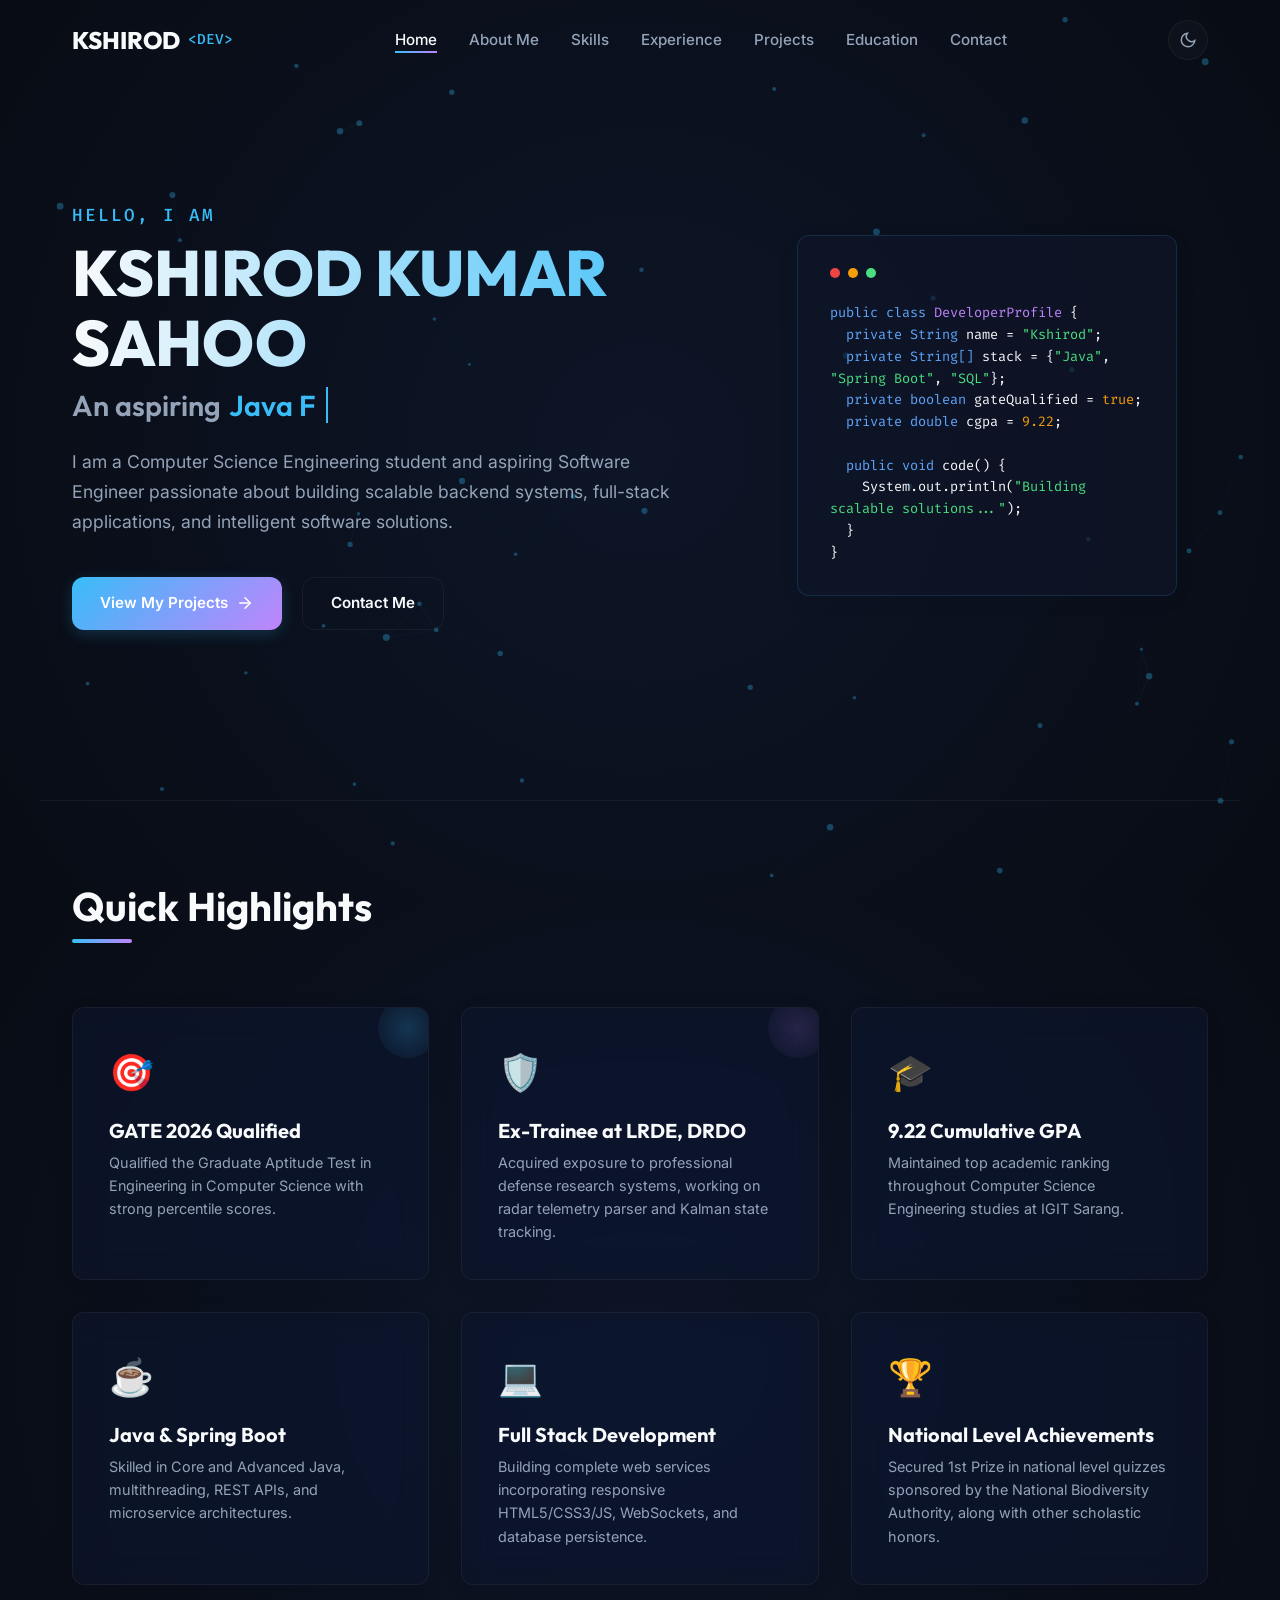
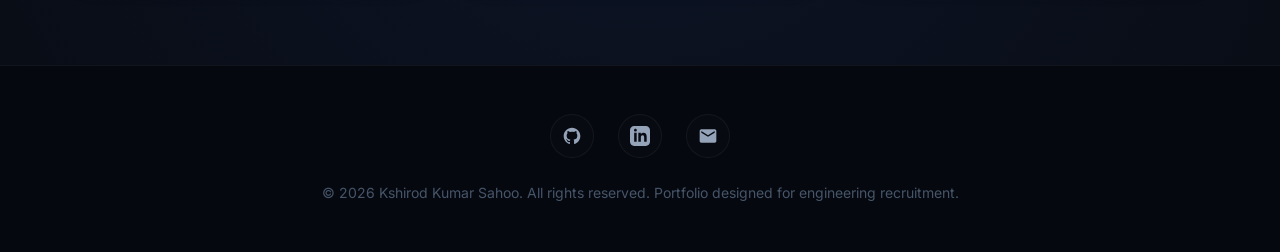
==== index.html @ 2296a01d "Initial commit" ====
<!DOCTYPE html>
<html lang="en">
<head>
    <meta charset="UTF-8">
    <meta name="viewport" content="width=device-width, initial-scale=1.0">
    <meta name="description" content="Kshirod Kumar Sahoo - Personal Portfolio. Software Engineer, Java Full Stack Developer, Spring Boot Developer, and Ex-Trainee at LRDE, DRDO.">
    <meta name="keywords" content="Kshirod Kumar Sahoo, Software Engineer, Java Full Stack, Spring Boot Developer, Portfolio, Backend Developer, Java Developer, DRDO LRDE, CSE Indira Gandhi Institute of Technology">
    
    <!-- Open Graph Metadata -->
    <meta property="og:title" content="Kshirod Kumar Sahoo | Software Engineer & Java Full Stack Developer">
    <meta property="og:description" content="Explore the portfolio of Kshirod Kumar Sahoo, Java Backend & Full Stack Specialist. GATE 2026 Qualified & Ex-Trainee at DRDO.">
    <meta property="og:type" content="website">
    
    <title>Kshirod Kumar Sahoo | Software Engineer & Java Full Stack Developer</title>
    
    <!-- CSS Links -->
    <link rel="stylesheet" href="css/style.css">
    <link rel="stylesheet" href="css/responsive.css">
    <link rel="stylesheet" href="css/animations.css">
</head>
<body>

    <!-- Scroll Progress Indicator -->
    <div id="scroll-progress" aria-hidden="true"></div>

    <!-- Background Interactivity Canvas -->
    <canvas id="bg-canvas"></canvas>

    <!-- Professional Loading screen -->
    <div id="loader" aria-live="polite">
        <div class="loader-content">
            <div class="terminal-header">
                <span>PORTFOLIO_SYSTEM_INIT</span>
                <span>v1.0.0</span>
            </div>
            <div class="terminal-body">
                <span class="terminal-cursor"></span>
            </div>
        </div>
    </div>

    <!-- Navigation Header -->
    <header class="site-header">
        <nav class="nav-container" aria-label="Main Navigation">
            <div class="logo">
                <a href="index.html" aria-label="Kshirod Kumar Sahoo Home">
                    <span>KSHIROD</span>
                    <span class="logo-tag">&lt;DEV&gt;</span>
                </a>
            </div>

            <!-- Accessibility-oriented Nav Elements -->
            <ul class="nav-links">
                <li><a href="index.html" class="active">Home</a></li>
                <li><a href="about.html">About Me</a></li>
                <li><a href="skills.html">Skills</a></li>
                <li><a href="experience.html">Experience</a></li>
                <li><a href="projects.html">Projects</a></li>
                <li><a href="education.html">Education</a></li>
                <li><a href="contact.html">Contact</a></li>
            </ul>

            <div class="nav-actions">
                <!-- Theme switcher -->
                <button id="theme-toggle" class="theme-toggle" aria-label="Toggle light and dark mode">
                    <svg class="moon-icon" viewBox="0 0 24 24" fill="none" stroke="currentColor">
                        <path d="M21 12.79A9 9 0 1 1 11.21 3 7 7 0 0 0 21 12.79z"></path>
                    </svg>
                    <svg class="sun-icon" viewBox="0 0 24 24" fill="none" stroke="currentColor">
                        <circle cx="12" cy="12" r="5"></circle>
                        <line x1="12" y1="1" x2="12" y2="3"></line>
                        <line x1="12" y1="21" x2="12" y2="23"></line>
                        <line x1="4.22" y1="4.22" x2="5.64" y2="5.64"></line>
                        <line x1="18.36" y1="18.36" x2="19.78" y2="19.78"></line>
                        <line x1="1" y1="12" x2="3" y2="12"></line>
                        <line x1="21" y1="12" x2="23" y2="12"></line>
                        <line x1="4.22" y1="19.78" x2="5.64" y2="18.36"></line>
                        <line x1="18.36" y1="5.64" x2="19.78" y2="4.22"></line>
                    </svg>
                </button>

                <!-- Mobile menu burger -->
                <button class="mobile-nav-toggle" aria-expanded="false" aria-label="Toggle navigation menu">
                    <span></span>
                    <span></span>
                    <span></span>
                </button>
            </div>
        </nav>
    </header>

    <!-- Main Content Area -->
    <main class="main-content">
        <!-- Hero Section -->
        <section class="section-container hero-section animate-slide-up" style="display: flex; min-height: calc(100vh - 180px); align-items: center; justify-content: center; padding-top: 2rem;">
            <div style="width: 100%;">
                <div style="display: grid; grid-template-columns: 1.2fr 0.8fr; gap: 2rem; align-items: center;">
                    <div>
                        <span class="logo-tag" style="font-size: 1.1rem; letter-spacing: 2px; text-transform: uppercase;">Hello, I am</span>
                        <h1 style="font-size: clamp(2.5rem, 6vw, 4rem); font-weight: 800; margin: 0.5rem 0; line-height: 1.1; background: linear-gradient(90deg, var(--text-primary), var(--primary-color)); -webkit-background-clip: text; -webkit-text-fill-color: transparent;">
                            KSHIROD KUMAR SAHOO
                        </h1>
                        <h2 style="font-size: clamp(1.3rem, 3vw, 1.8rem); font-weight: 600; color: var(--text-secondary); margin-bottom: 1.5rem; display: flex; align-items: center; gap: 0.5rem;">
                            An aspiring <span id="role-rotator" data-roles='["Java Full Stack Developer", "Software Engineer", "Backend Developer", "Spring Boot Developer", "Problem Solver"]' style="color: var(--primary-color);">Java Full Stack Developer</span><span class="typing-cursor"></span>
                        </h2>
                        <p style="font-size: clamp(1rem, 2vw, 1.1rem); color: var(--text-secondary); max-width: 600px; margin-bottom: 2.5rem; line-height: 1.7;">
                            I am a Computer Science Engineering student and aspiring Software Engineer passionate about building scalable backend systems, full-stack applications, and intelligent software solutions.
                        </p>
                        
                        <div class="btn-container">
                            <a href="projects.html" class="btn btn-primary" aria-label="View Projects">
                                View My Projects
                                <svg width="18" height="18" viewBox="0 0 24 24" fill="none" stroke="currentColor" stroke-width="2" stroke-linecap="round" stroke-linejoin="round"><line x1="5" y1="12" x2="19" y2="12"></line><polyline points="12 5 19 12 12 19"></polyline></svg>
                            </a>
                            <a href="contact.html" class="btn btn-secondary" aria-label="Contact Me">Contact Me</a>
                        </div>
                    </div>

                    <!-- Side graphic area -->
                    <div style="display: flex; justify-content: center; position: relative;">
                        <!-- Glassmorphic Tech Box -->
                        <div class="glass-card glow-pulse" style="width: 100%; max-width: 380px; padding: 2rem; font-family: 'Fira Code', monospace; font-size: 0.85rem; border-color: rgba(56,189,248,0.15);">
                            <div style="display: flex; gap: 0.5rem; margin-bottom: 1.5rem;">
                                <span style="display: inline-block; width: 10px; height: 10px; border-radius: 50%; background-color: var(--accent-red);"></span>
                                <span style="display: inline-block; width: 10px; height: 10px; border-radius: 50%; background-color: #f59e0b;"></span>
                                <span style="display: inline-block; width: 10px; height: 10px; border-radius: 50%; background-color: var(--accent-green);"></span>
                            </div>
                            <span style="color: #60a5fa;">public class</span> <span style="color: var(--accent-color);">DeveloperProfile</span> {<br>
                            &nbsp;&nbsp;<span style="color: #60a5fa;">private String</span> name = <span style="color: var(--accent-green);">"Kshirod"</span>;<br>
                            &nbsp;&nbsp;<span style="color: #60a5fa;">private String[]</span> stack = {<span style="color: var(--accent-green);">"Java"</span>, <span style="color: var(--accent-green);">"Spring Boot"</span>, <span style="color: var(--accent-green);">"SQL"</span>};<br>
                            &nbsp;&nbsp;<span style="color: #60a5fa;">private boolean</span> gateQualified = <span style="color: #f59e0b;">true</span>;<br>
                            &nbsp;&nbsp;<span style="color: #60a5fa;">private double</span> cgpa = <span style="color: #f59e0b;">9.22</span>;<br>
                            <br>
                            &nbsp;&nbsp;<span style="color: #60a5fa;">public void</span> code() {<br>
                            &nbsp;&nbsp;&nbsp;&nbsp;System.out.println(<span style="color: var(--accent-green);">"Building scalable solutions..."</span>);<br>
                            &nbsp;&nbsp;}<br>
                            }
                        </div>
                    </div>
                </div>
            </div>
        </section>

        <!-- Quick Highlights Section -->
        <section class="section-container fade-in-section" style="border-top: 1px solid var(--card-border);">
            <h2 class="section-title">Quick Highlights</h2>
            <div class="grid-container">
                <!-- GATE 2026 Card -->
                <div class="glass-card" style="position: relative; overflow: hidden;">
                    <div style="position: absolute; top: -10px; right: -10px; width: 60px; height: 60px; background: radial-gradient(var(--primary-glow), transparent); border-radius: 50%;"></div>
                    <div style="font-size: 2.25rem; margin-bottom: 1rem;">🎯</div>
                    <h3 style="font-size: 1.25rem; margin-bottom: 0.5rem;">GATE 2026 Qualified</h3>
                    <p style="color: var(--text-secondary); font-size: 0.9rem;">Qualified the Graduate Aptitude Test in Engineering in Computer Science with strong percentile scores.</p>
                </div>
                <!-- DRDO Card -->
                <div class="glass-card" style="position: relative; overflow: hidden;">
                    <div style="position: absolute; top: -10px; right: -10px; width: 60px; height: 60px; background: radial-gradient(var(--accent-glow), transparent); border-radius: 50%;"></div>
                    <div style="font-size: 2.25rem; margin-bottom: 1rem;">🛡️</div>
                    <h3 style="font-size: 1.25rem; margin-bottom: 0.5rem;">Ex-Trainee at LRDE, DRDO</h3>
                    <p style="color: var(--text-secondary); font-size: 0.9rem;">Acquired exposure to professional defense research systems, working on radar telemetry parser and Kalman state tracking.</p>
                </div>
                <!-- CGPA Card -->
                <div class="glass-card" style="position: relative; overflow: hidden;">
                    <div style="font-size: 2.25rem; margin-bottom: 1rem;">🎓</div>
                    <h3 style="font-size: 1.25rem; margin-bottom: 0.5rem;">9.22 Cumulative GPA</h3>
                    <p style="color: var(--text-secondary); font-size: 0.9rem;">Maintained top academic ranking throughout Computer Science Engineering studies at IGIT Sarang.</p>
                </div>
                <!-- Java Card -->
                <div class="glass-card" style="position: relative; overflow: hidden;">
                    <div style="font-size: 2.25rem; margin-bottom: 1rem;">☕</div>
                    <h3 style="font-size: 1.25rem; margin-bottom: 0.5rem;">Java & Spring Boot</h3>
                    <p style="color: var(--text-secondary); font-size: 0.9rem;">Skilled in Core and Advanced Java, multithreading, REST APIs, and microservice architectures.</p>
                </div>
                <!-- Full Stack Card -->
                <div class="glass-card" style="position: relative; overflow: hidden;">
                    <div style="font-size: 2.25rem; margin-bottom: 1rem;">💻</div>
                    <h3 style="font-size: 1.25rem; margin-bottom: 0.5rem;">Full Stack Development</h3>
                    <p style="color: var(--text-secondary); font-size: 0.9rem;">Building complete web services incorporating responsive HTML5/CSS3/JS, WebSockets, and database persistence.</p>
                </div>
                <!-- Quiz card -->
                <div class="glass-card" style="position: relative; overflow: hidden;">
                    <div style="font-size: 2.25rem; margin-bottom: 1rem;">🏆</div>
                    <h3 style="font-size: 1.25rem; margin-bottom: 0.5rem;">National Level Achievements</h3>
                    <p style="color: var(--text-secondary); font-size: 0.9rem;">Secured 1st Prize in national level quizzes sponsored by the National Biodiversity Authority, along with other scholastic honors.</p>
                </div>
            </div>
        </section>
    </main>

    <!-- Footer -->
    <footer class="site-footer">
        <div class="footer-container">
            <div class="footer-socials">
                <a href="https://github.com/devkkx" target="_blank" rel="noopener noreferrer" aria-label="GitHub Profile">
                    <svg viewBox="0 0 24 24"><path d="M12 2C6.477 2 2 6.477 2 12c0 4.42 2.865 8.166 6.839 9.489.5.092.682-.217.682-.482 0-.237-.008-.866-.013-1.7-2.782.603-3.369-1.34-3.369-1.34-.454-1.156-1.11-1.462-1.11-1.462-.908-.62.069-.608.069-.608 1.003.07 1.531 1.03 1.531 1.03.892 1.529 2.341 1.087 2.91.831.092-.646.35-1.086.636-1.336-2.22-.253-4.555-1.11-4.555-4.943 0-1.091.39-1.984 1.029-2.683-.103-.253-.446-1.27.098-2.647 0 0 .84-.269 2.75 1.025A9.564 9.564 0 0112 6.844c.85.004 1.705.115 2.504.337 1.909-1.294 2.747-1.025 2.747-1.025.546 1.377.203 2.394.1 2.647.64.699 1.028 1.592 1.028 2.683 0 3.842-2.339 4.687-4.566 4.935.359.309.678.919.678 1.852 0 1.336-.012 2.415-.012 2.743 0 .267.18.579.688.481C19.138 20.161 22 16.416 22 12c0-5.523-4.477-10-10-10z"/></svg>
                </a>
                <a href="https://www.linkedin.com/in/kshirod-kumar-sahoo-2a0530296/" target="_blank" rel="noopener noreferrer" aria-label="LinkedIn Profile">
                    <svg viewBox="0 0 24 24"><path d="M19 0h-14c-2.761 0-5 2.239-5 5v14c0 2.761 2.239 5 5 5h14c2.762 0 5-2.239 5-5v-14c0-2.761-2.238-5-5-5zm-11 19h-3v-11h3v11zm-1.5-12.268c-.966 0-1.75-.779-1.75-1.75s.784-1.75 1.75-1.75 1.75.779 1.75 1.75-.784 1.75-1.75 1.75zm13.5 12.268h-3v-5.604c0-3.368-4-3.113-4 0v5.604h-3v-11h3v1.765c1.396-2.586 7-2.777 7 2.476v6.759z"/></svg>
                </a>
                <a href="mailto:kshirodsahoo2003@gmail.com" aria-label="Send Email">
                    <svg viewBox="0 0 24 24"><path d="M20 4H4c-1.1 0-1.99.9-1.99 2L2 18c0 1.1.9 2 2 2h16c1.1 0 2-.9 2-2V6c0-1.1-.9-2-2-2zm0 4l-8 5-8-5V6l8 5 8-5v2z"/></svg>
                </a>
            </div>
            <p class="footer-text">&copy; 2026 Kshirod Kumar Sahoo. All rights reserved. Portfolio designed for engineering recruitment.</p>
        </div>
    </footer>

    <!-- JS Scripts -->
    <script src="js/main.js"></script>
    <script src="js/animations.js"></script>
</body>
</html>
---- css/style.css ----
@import url('https://fonts.googleapis.com/css2?family=Fira+Code:wght@400;500&family=Inter:wght@300;400;500;600;700&family=Outfit:wght@400;500;600;700;800&display=swap');

:root {
    /* Dark Theme Variables (Default) */
    --bg-color: #080c14;
    --bg-gradient: radial-gradient(circle at 50% 50%, #0d1527 0%, #080c14 100%);
    --card-bg: rgba(15, 23, 42, 0.6);
    --card-border: rgba(255, 255, 255, 0.05);
    --card-hover-border: rgba(56, 189, 248, 0.3);
    --text-primary: #f8fafc;
    --text-secondary: #94a3b8;
    --text-muted: #475569;
    --primary-color: #38bdf8;
    --primary-hover: #0ea5e9;
    --primary-glow: rgba(56, 189, 248, 0.2);
    --accent-color: #c084fc;
    --accent-glow: rgba(192, 132, 252, 0.15);
    --header-bg: rgba(8, 12, 20, 0.8);
    --footer-bg: #05080f;
    --accent-green: #4ade80;
    --accent-red: #ef4444;
    
    /* Layout Tokens */
    --max-width: 1200px;
    --border-radius: 12px;
    --transition-fast: 0.2s ease;
    --transition-normal: 0.3s ease;
    --transition-slow: 0.5s ease;
}

body.light-theme {
    /* Light Theme Variables */
    --bg-color: #f8fafc;
    --bg-gradient: radial-gradient(circle at 50% 50%, #f1f5f9 0%, #e2e8f0 100%);
    --card-bg: rgba(255, 255, 255, 0.8);
    --card-border: rgba(15, 23, 42, 0.06);
    --card-hover-border: rgba(2, 132, 199, 0.3);
    --text-primary: #0f172a;
    --text-secondary: #475569;
    --text-muted: #94a3b8;
    --primary-color: #0284c7;
    --primary-hover: #0369a1;
    --primary-glow: rgba(2, 132, 199, 0.15);
    --accent-color: #7c3aed;
    --accent-glow: rgba(124, 58, 237, 0.1);
    --header-bg: rgba(248, 250, 252, 0.85);
    --footer-bg: #f1f5f9;
    --accent-green: #16a34a;
    --accent-red: #dc2626;
}

/* Reset and Base Styles */
* {
    margin: 0;
    padding: 0;
    box-sizing: border-box;
}

html {
    scroll-behavior: smooth;
    font-size: 16px;
    height: 100%;
}

body {
    font-family: 'Inter', sans-serif;
    background-color: var(--bg-color);
    background-image: var(--bg-gradient);
    color: var(--text-primary);
    min-height: 100vh;
    display: flex;
    flex-direction: column;
    overflow-x: hidden;
    transition: background-color var(--transition-normal), color var(--transition-normal);
    line-height: 1.6;
}

/* Scroll Progress Bar */
#scroll-progress {
    position: fixed;
    top: 0;
    left: 0;
    height: 4px;
    width: 0%;
    background: linear-gradient(90deg, var(--primary-color), var(--accent-color));
    z-index: 1000;
    transition: width 0.1s ease;
}

/* Canvas Background */
#bg-canvas {
    position: fixed;
    top: 0;
    left: 0;
    width: 100vw;
    height: 100vh;
    z-index: -1;
    pointer-events: all;
    opacity: 0.7;
    transition: opacity var(--transition-normal);
}

/* Loading Terminal Overlay */
#loader {
    position: fixed;
    top: 0;
    left: 0;
    width: 100%;
    height: 100%;
    background-color: #030712;
    z-index: 9999;
    display: flex;
    justify-content: center;
    align-items: center;
    font-family: 'Fira Code', monospace;
    color: var(--accent-green);
    padding: 2rem;
    transition: opacity 0.6s cubic-bezier(0.16, 1, 0.3, 1), visibility 0.6s;
}

#loader.fade-out {
    opacity: 0;
    visibility: hidden;
}

.loader-content {
    max-width: 600px;
    width: 100%;
}

.terminal-header {
    border-bottom: 1px solid rgba(74, 222, 128, 0.2);
    padding-bottom: 0.5rem;
    margin-bottom: 1rem;
    display: flex;
    justify-content: space-between;
    font-size: 0.85rem;
    color: rgba(74, 222, 128, 0.6);
}

.terminal-body {
    min-height: 150px;
    font-size: 0.95rem;
}

.terminal-line {
    margin-bottom: 0.5rem;
    opacity: 0;
    transform: translateY(5px);
    animation: terminalLineIn 0.3s forwards;
}

.terminal-cursor {
    display: inline-block;
    width: 8px;
    height: 15px;
    background-color: var(--accent-green);
    animation: terminalBlink 1s infinite;
    vertical-align: middle;
}

/* Typography */
h1, h2, h3, h4, h5, h6 {
    font-family: 'Outfit', sans-serif;
    font-weight: 700;
    line-height: 1.25;
    color: var(--text-primary);
}

a {
    color: var(--primary-color);
    text-decoration: none;
    transition: color var(--transition-fast);
}

a:hover {
    color: var(--primary-hover);
}

/* Main Navigation */
header.site-header {
    position: fixed;
    top: 0;
    left: 0;
    width: 100%;
    z-index: 900;
    background-color: transparent;
    border-bottom: 1px solid transparent;
    transition: background-color var(--transition-normal), border-color var(--transition-normal), backdrop-filter var(--transition-normal);
}

header.site-header.scrolled {
    background-color: var(--header-bg);
    border-bottom: 1px solid var(--card-border);
    backdrop-filter: blur(12px);
}

.nav-container {
    max-width: var(--max-width);
    margin: 0 auto;
    padding: 1.25rem 2rem;
    display: flex;
    justify-content: space-between;
    align-items: center;
}

header.site-header.scrolled .nav-container {
    padding: 0.85rem 2rem;
}

.logo a {
    font-family: 'Outfit', sans-serif;
    font-size: 1.5rem;
    font-weight: 800;
    color: var(--text-primary);
    display: flex;
    align-items: center;
    gap: 0.5rem;
}

.logo-tag {
    font-family: 'Fira Code', monospace;
    font-size: 0.9rem;
    color: var(--primary-color);
    font-weight: 500;
}

.nav-links {
    display: flex;
    align-items: center;
    list-style: none;
    gap: 2rem;
}

.nav-links a {
    color: var(--text-secondary);
    font-size: 0.95rem;
    font-weight: 500;
    position: relative;
    padding: 0.25rem 0;
    transition: color var(--transition-fast);
}

.nav-links a:hover,
.nav-links a.active {
    color: var(--text-primary);
}

.nav-links a::after {
    content: '';
    position: absolute;
    bottom: 0;
    left: 0;
    width: 0%;
    height: 2px;
    background: linear-gradient(90deg, var(--primary-color), var(--accent-color));
    transition: width var(--transition-normal);
}

.nav-links a:hover::after,
.nav-links a.active::after {
    width: 100%;
}

.nav-actions {
    display: flex;
    align-items: center;
    gap: 1rem;
}

/* Theme Switcher Button */
.theme-toggle {
    background: none;
    border: 1px solid var(--card-border);
    border-radius: 50%;
    width: 40px;
    height: 40px;
    cursor: pointer;
    display: flex;
    justify-content: center;
    align-items: center;
    color: var(--text-secondary);
    transition: color var(--transition-fast), border-color var(--transition-fast), transform var(--transition-fast), background-color var(--transition-fast);
    background-color: rgba(255, 255, 255, 0.02);
}

.theme-toggle:hover {
    color: var(--text-primary);
    border-color: var(--primary-color);
    transform: scale(1.05);
    background-color: rgba(255, 255, 255, 0.05);
}

.theme-toggle svg {
    width: 18px;
    height: 18px;
    fill: none;
    stroke: currentColor;
    stroke-width: 2;
}

.theme-toggle .sun-icon {
    display: none;
}

body.light-theme .theme-toggle .moon-icon {
    display: none;
}

body.light-theme .theme-toggle .sun-icon {
    display: block;
}

/* Mobile Nav Toggle */
.mobile-nav-toggle {
    display: none;
    background: none;
    border: none;
    cursor: pointer;
    padding: 0.5rem;
    z-index: 1001;
}

.mobile-nav-toggle span {
    display: block;
    width: 24px;
    height: 2px;
    background-color: var(--text-primary);
    margin-bottom: 5px;
    transition: transform var(--transition-normal), opacity var(--transition-normal);
}

.mobile-nav-toggle span:last-child {
    margin-bottom: 0;
}

/* Layout Framework */
main.main-content {
    flex: 1;
    margin-top: 80px; /* Offset for floating header */
}

.section-container {
    max-width: var(--max-width);
    margin: 0 auto;
    padding: 5rem 2rem;
}

.section-title {
    font-size: 2.5rem;
    margin-bottom: 3rem;
    position: relative;
    display: inline-block;
    padding-bottom: 0.75rem;
}

.section-title::after {
    content: '';
    position: absolute;
    bottom: 0;
    left: 0;
    width: 60px;
    height: 4px;
    background: linear-gradient(90deg, var(--primary-color), var(--accent-color));
    border-radius: 2px;
}

/* Common Layout Card Grid */
.grid-container {
    display: grid;
    grid-template-columns: repeat(auto-fit, minmax(300px, 1fr));
    gap: 2rem;
    margin-top: 1rem;
}

/* Glassmorphic Cards */
.glass-card {
    background-color: var(--card-bg);
    border: 1px solid var(--card-border);
    border-radius: var(--border-radius);
    padding: 2.25rem;
    backdrop-filter: blur(16px) saturate(180%);
    -webkit-backdrop-filter: blur(16px) saturate(180%);
    transition: transform var(--transition-normal), border-color var(--transition-normal), box-shadow var(--transition-normal);
    box-shadow: 0 4px 30px rgba(0, 0, 0, 0.03);
}

.glass-card:hover {
    transform: translateY(-5px);
    border-color: var(--card-hover-border);
    box-shadow: 0 10px 30px var(--primary-glow);
}

/* Buttons */
.btn-container {
    display: flex;
    gap: 1.25rem;
    flex-wrap: wrap;
}

.btn {
    display: inline-flex;
    align-items: center;
    gap: 0.5rem;
    padding: 0.85rem 1.75rem;
    font-size: 0.95rem;
    font-weight: 600;
    border-radius: var(--border-radius);
    cursor: pointer;
    transition: transform var(--transition-fast), background var(--transition-fast), border-color var(--transition-fast), box-shadow var(--transition-fast);
}

.btn-primary {
    background: linear-gradient(135deg, var(--primary-color), var(--accent-color));
    color: #ffffff;
    border: none;
    box-shadow: 0 4px 15px var(--primary-glow);
}

.btn-primary:hover {
    transform: translateY(-2px);
    box-shadow: 0 6px 20px rgba(56, 189, 248, 0.4);
    color: #ffffff;
}

.btn-secondary {
    background: transparent;
    color: var(--text-primary);
    border: 1px solid var(--card-border);
    backdrop-filter: blur(4px);
}

.btn-secondary:hover {
    background-color: rgba(255, 255, 255, 0.04);
    border-color: var(--primary-color);
    transform: translateY(-2px);
}

body.light-theme .btn-secondary:hover {
    background-color: rgba(15, 23, 42, 0.03);
}

/* Footer styling */
footer.site-footer {
    background-color: var(--footer-bg);
    border-top: 1px solid var(--card-border);
    padding: 3rem 2rem;
    margin-top: auto;
}

.footer-container {
    max-width: var(--max-width);
    margin: 0 auto;
    display: flex;
    flex-direction: column;
    align-items: center;
    gap: 1.5rem;
}

.footer-socials {
    display: flex;
    gap: 1.5rem;
}

.footer-socials a {
    color: var(--text-secondary);
    transition: color var(--transition-fast), transform var(--transition-fast);
    display: flex;
    align-items: center;
    justify-content: center;
    width: 44px;
    height: 44px;
    border-radius: 50%;
    border: 1px solid var(--card-border);
    background-color: rgba(255, 255, 255, 0.01);
}

.footer-socials a:hover {
    color: var(--primary-color);
    border-color: var(--primary-color);
    transform: translateY(-2px);
    background-color: rgba(56, 189, 248, 0.05);
}

.footer-socials svg {
    width: 20px;
    height: 20px;
    fill: currentColor;
}

.footer-text {
    font-size: 0.875rem;
    color: var(--text-muted);
    text-align: center;
}

/* Utility Animations */
@keyframes terminalLineIn {
    to {
        opacity: 1;
        transform: translateY(0);
    }
}

@keyframes terminalBlink {
    0%, 49% { opacity: 1; }
    50%, 100% { opacity: 0; }
}

/* Scroll Fade Observer Classes */
.fade-in-section {
    opacity: 0;
    transform: translateY(20px);
    transition: opacity 0.6s ease-out, transform 0.6s ease-out;
}

.fade-in-section.is-visible {
    opacity: 1;
    transform: translateY(0);
}
---- css/responsive.css ----
/* Media Queries and Responsive Rules */

@media (max-width: 1024px) {
    :root {
        --max-width: 950px;
    }
    
    .section-container {
        padding: 4rem 1.5rem;
    }
    
    .section-title {
        font-size: 2.25rem;
    }
}

@media (max-width: 768px) {
    :root {
        --max-width: 100%;
    }
    
    /* Hamburger Menu Toggle Display */
    .mobile-nav-toggle {
        display: block;
    }
    
    /* Responsive Collapsible Navigation Overlay */
    .nav-links {
        position: fixed;
        top: 0;
        right: -100%;
        width: 80%;
        max-width: 320px;
        height: 100vh;
        background-color: var(--bg-color);
        border-left: 1px solid var(--card-border);
        box-shadow: -10px 0 30px rgba(0, 0, 0, 0.25);
        flex-direction: column;
        justify-content: center;
        align-items: flex-start;
        padding: 5rem 3rem;
        gap: 2rem;
        z-index: 1000;
        transition: right var(--transition-normal) cubic-bezier(0.16, 1, 0.3, 1);
        backdrop-filter: blur(20px);
        -webkit-backdrop-filter: blur(20px);
    }
    
    body.light-theme .nav-links {
        background-color: rgba(248, 250, 252, 0.95);
    }
    
    .nav-links.active {
        right: 0;
    }
    
    .nav-links a {
        font-size: 1.25rem;
        width: 100%;
        display: block;
    }
    
    /* Transform Hamburger icon when active */
    .mobile-nav-toggle.active span:nth-child(1) {
        transform: translateY(7px) rotate(45deg);
    }
    
    .mobile-nav-toggle.active span:nth-child(2) {
        opacity: 0;
    }
    
    .mobile-nav-toggle.active span:nth-child(3) {
        transform: translateY(-7px) rotate(-45deg);
    }

    .nav-container {
        padding: 1rem 1.5rem;
    }
    
    .section-container {
        padding: 3.5rem 1.25rem;
    }
    
    .grid-container {
        grid-template-columns: 1fr;
        gap: 1.5rem;
    }
    
    .section-title {
        font-size: 2rem;
        margin-bottom: 2.25rem;
    }
    
    .btn-container {
        flex-direction: column;
        width: 100%;
    }
    
    .btn {
        width: 100%;
        justify-content: center;
    }
}

@media (max-width: 480px) {
    .section-container {
        padding: 3rem 1rem;
    }
    
    .section-title {
        font-size: 1.75rem;
    }
    
    .glass-card {
        padding: 1.5rem;
    }
    
    .logo a {
        font-size: 1.25rem;
    }
}
---- css/animations.css ----
/* Custom Keyframes and Classes for Animations */

/* Rotating typing cursor */
.typing-cursor {
    display: inline-block;
    width: 2px;
    height: 1.25em;
    background-color: var(--primary-color);
    margin-left: 2px;
    animation: blink 0.75s step-end infinite;
    vertical-align: middle;
}

@keyframes blink {
    from, to { background-color: transparent }
    50% { background-color: var(--primary-color); }
}

/* Floating Technology Icons */
.floating-icon {
    animation: float 6s ease-in-out infinite;
}

.floating-icon:nth-child(2n) {
    animation-delay: -2s;
    animation-duration: 7s;
}

.floating-icon:nth-child(3n) {
    animation-delay: -4s;
    animation-duration: 5s;
}

@keyframes float {
    0% {
        transform: translateY(0px);
    }
    50% {
        transform: translateY(-10px);
    }
    100% {
        transform: translateY(0px);
    }
}

/* Pulse Glow Keyframes */
@keyframes pulse-glow {
    0%, 100% {
        box-shadow: 0 4px 30px rgba(0, 0, 0, 0.03);
    }
    50% {
        box-shadow: 0 4px 30px var(--primary-glow);
        border-color: var(--card-hover-border);
    }
}

.glow-pulse {
    animation: pulse-glow 3s infinite;
}

/* Slide in animation utility */
@keyframes slideInUp {
    from {
        opacity: 0;
        transform: translateY(30px);
    }
    to {
        opacity: 1;
        transform: translateY(0);
    }
}

.animate-slide-up {
    animation: slideInUp 0.8s cubic-bezier(0.16, 1, 0.3, 1) forwards;
}

.delay-100 { animation-delay: 0.1s; }
.delay-200 { animation-delay: 0.2s; }
.delay-300 { animation-delay: 0.3s; }
.delay-400 { animation-delay: 0.4s; }

/* Radar sweeping light beam animation */
@keyframes radar-sweep {
    from {
        transform: rotate(0deg);
    }
    to {
        transform: rotate(360deg);
    }
}

.radar-sweeper {
    transform-origin: 50% 50%;
    animation: radar-sweep 4s linear infinite;
}

/* Target blinking simulation */
@keyframes target-ping {
    0% {
        opacity: 0.2;
        transform: scale(0.8);
    }
    50% {
        opacity: 1;
        transform: scale(1.2);
    }
    100% {
        opacity: 0.2;
        transform: scale(0.8);
    }
}

.target-pinging {
    animation: target-ping 1.5s ease-in-out infinite;
}
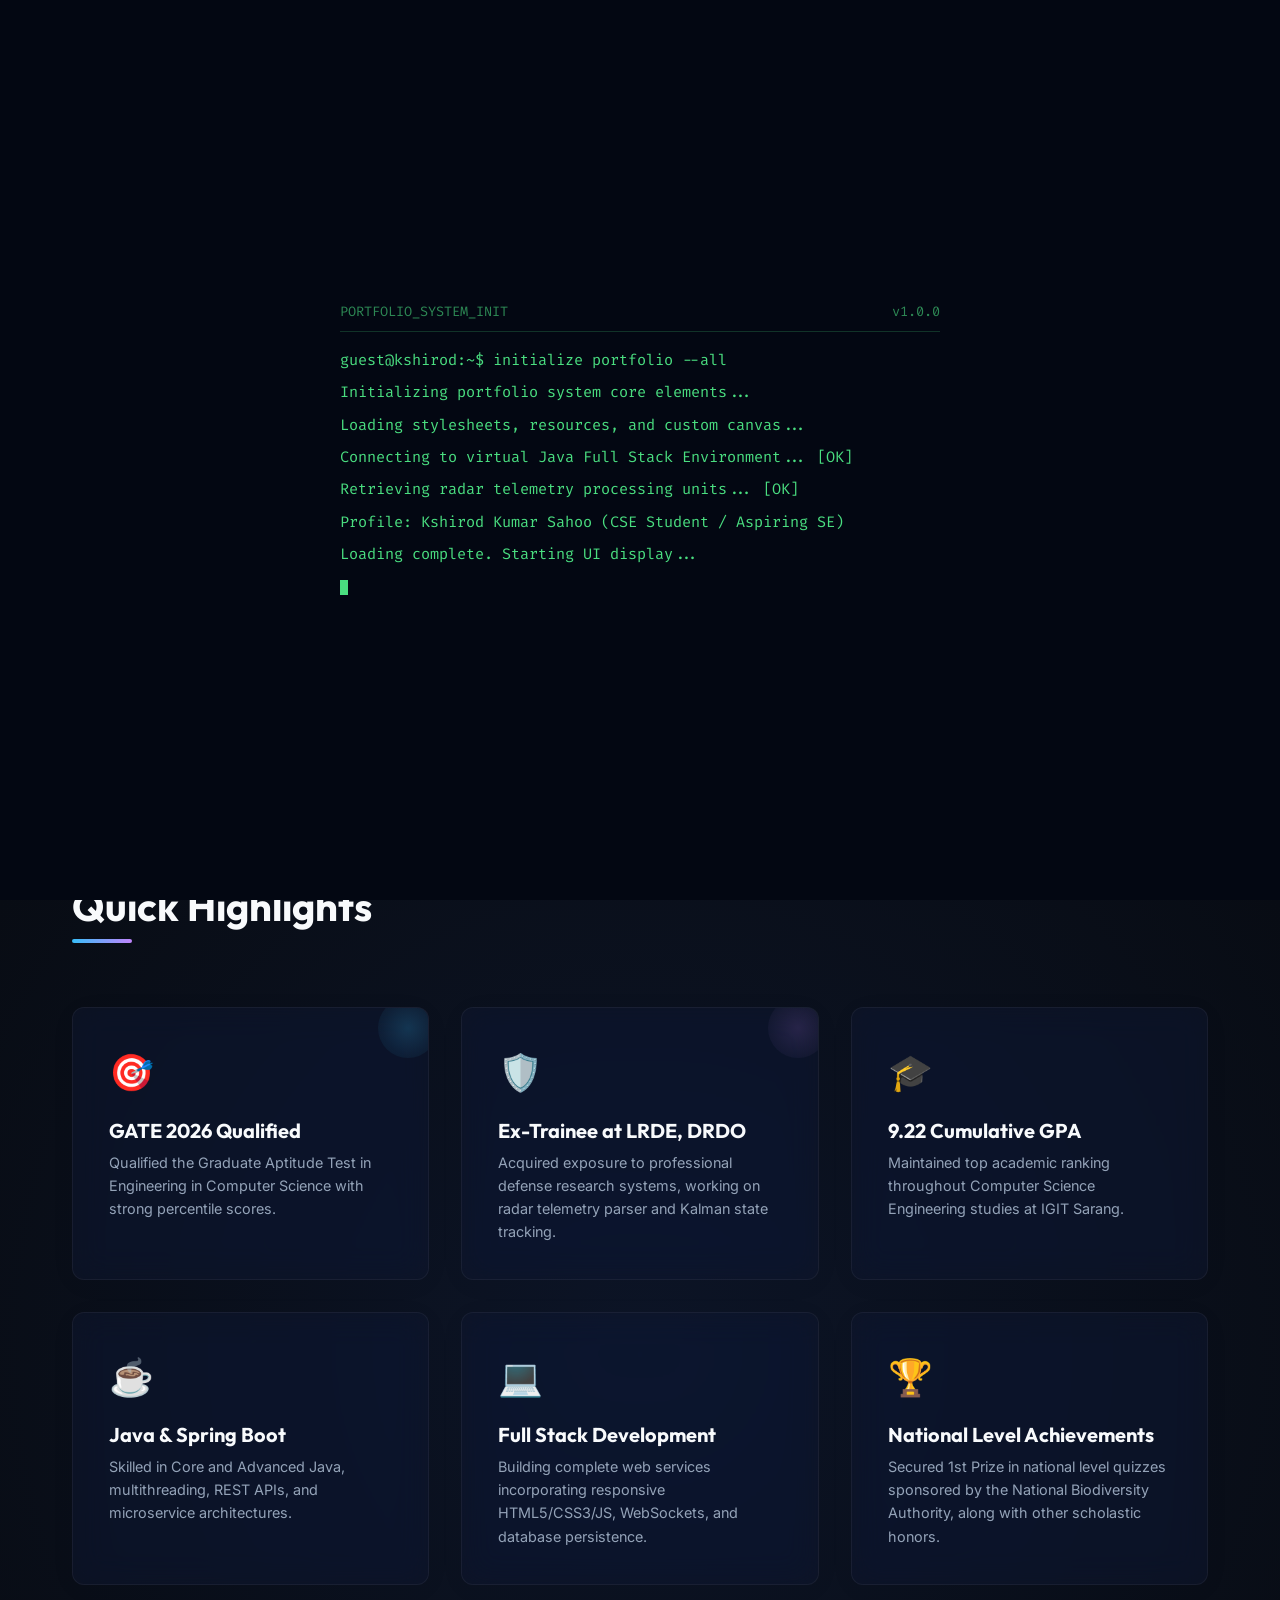
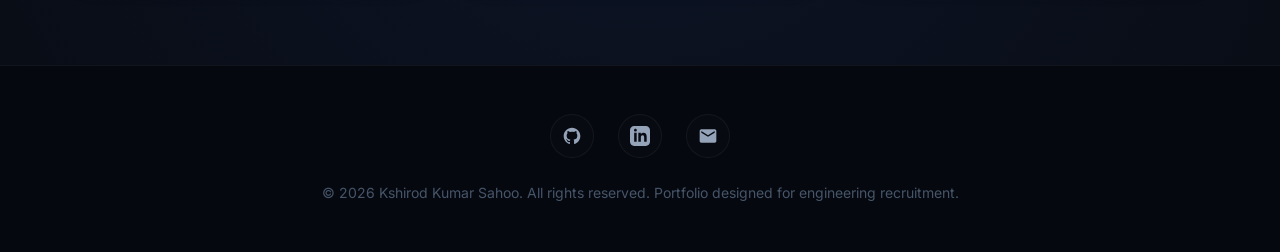
==== commit ce73e7a5: "resume" ====
--- a/index.html
+++ b/index.html
@@ -112,6 +112,7 @@
                                 View My Projects
                                 <svg width="18" height="18" viewBox="0 0 24 24" fill="none" stroke="currentColor" stroke-width="2" stroke-linecap="round" stroke-linejoin="round"><line x1="5" y1="12" x2="19" y2="12"></line><polyline points="12 5 19 12 12 19"></polyline></svg>
                             </a>
+                            <a href="assets/kshirod_resume.pdf" class="btn btn-secondary" target="_blank" download aria-label="Download Resume">Download Resume</a>
                             <a href="contact.html" class="btn btn-secondary" aria-label="Contact Me">Contact Me</a>
                         </div>
                     </div>
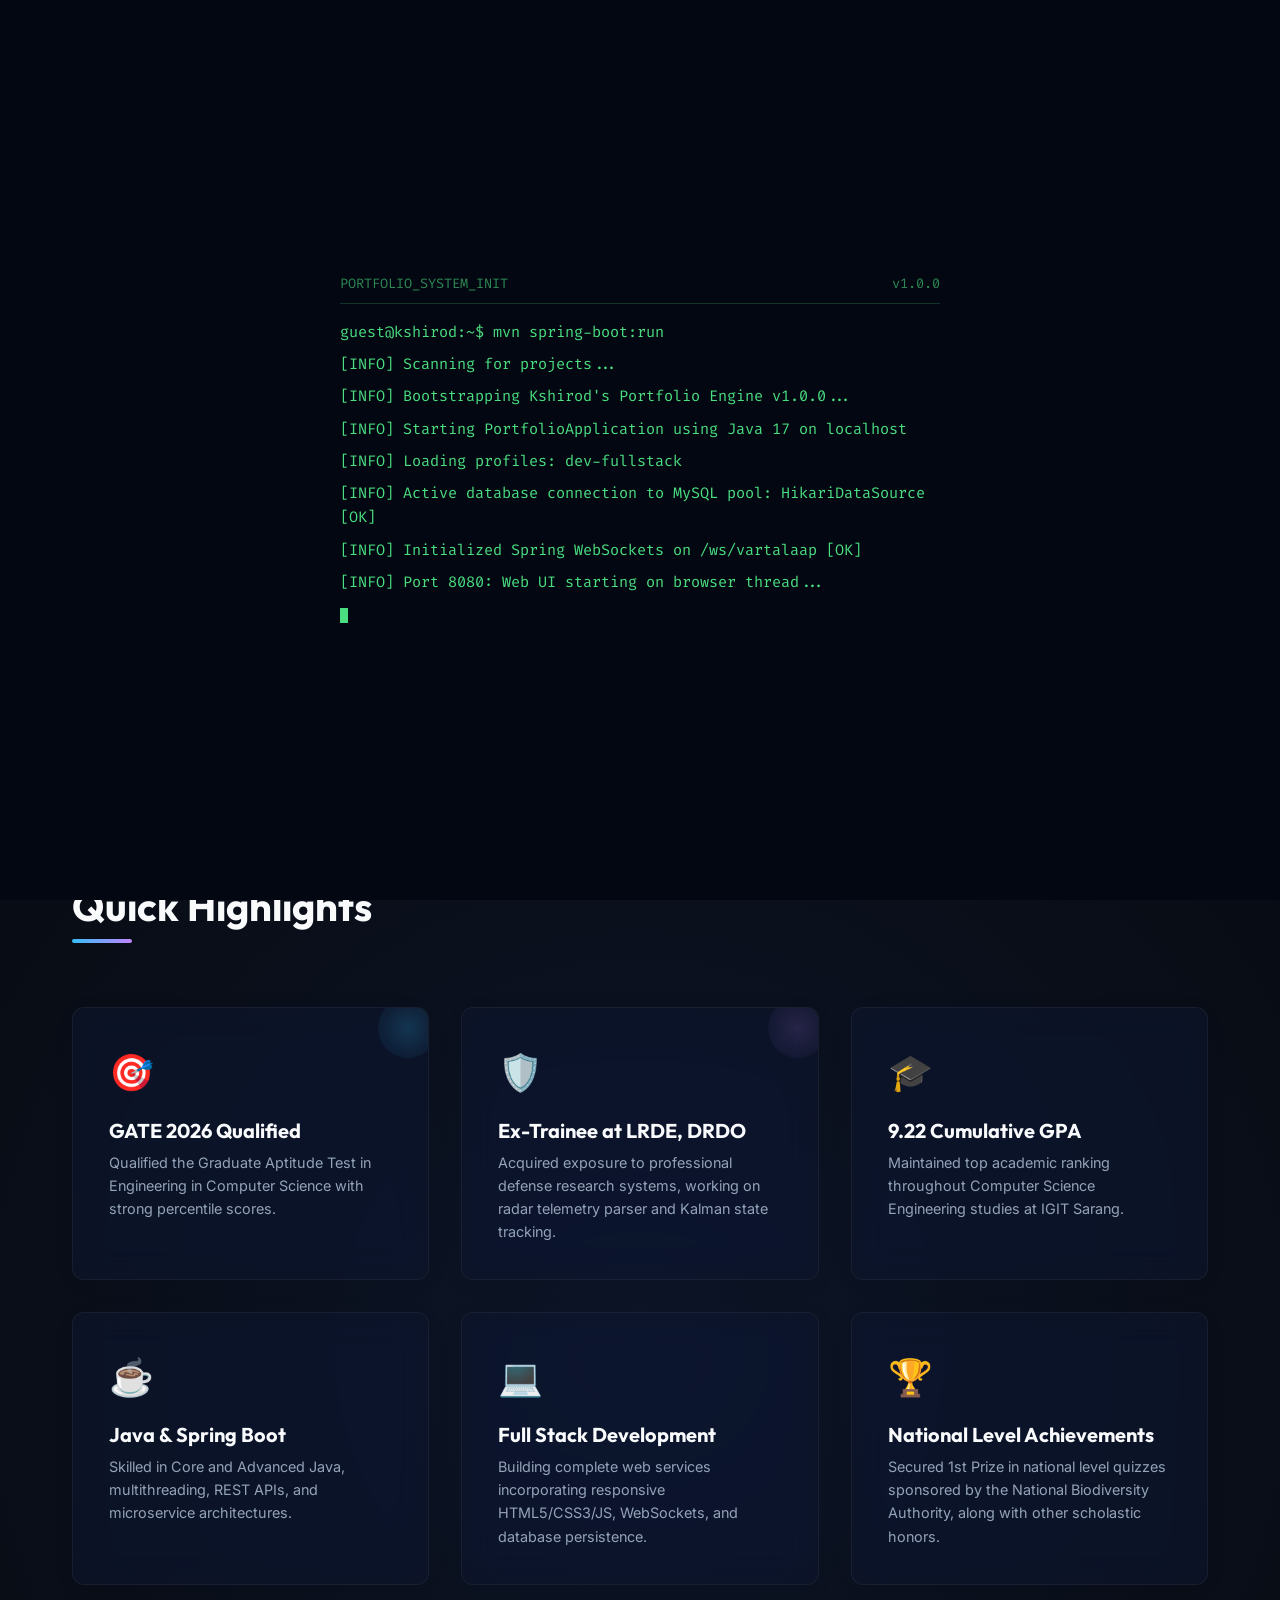
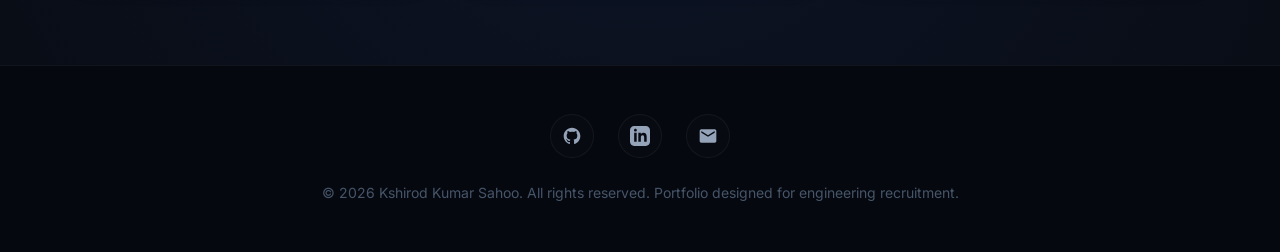
==== commit 500c7bc9: "icon" ====
--- a/index.html
+++ b/index.html
@@ -1,6 +1,7 @@
 <!DOCTYPE html>
 <html lang="en">
 <head>
+    <link rel="icon" type="image/svg+xml" href="assets/icons/favicon.svg">
     <meta charset="UTF-8">
     <meta name="viewport" content="width=device-width, initial-scale=1.0">
     <meta name="description" content="Kshirod Kumar Sahoo - Personal Portfolio. Software Engineer, Java Full Stack Developer, Spring Boot Developer, and Ex-Trainee at LRDE, DRDO.">
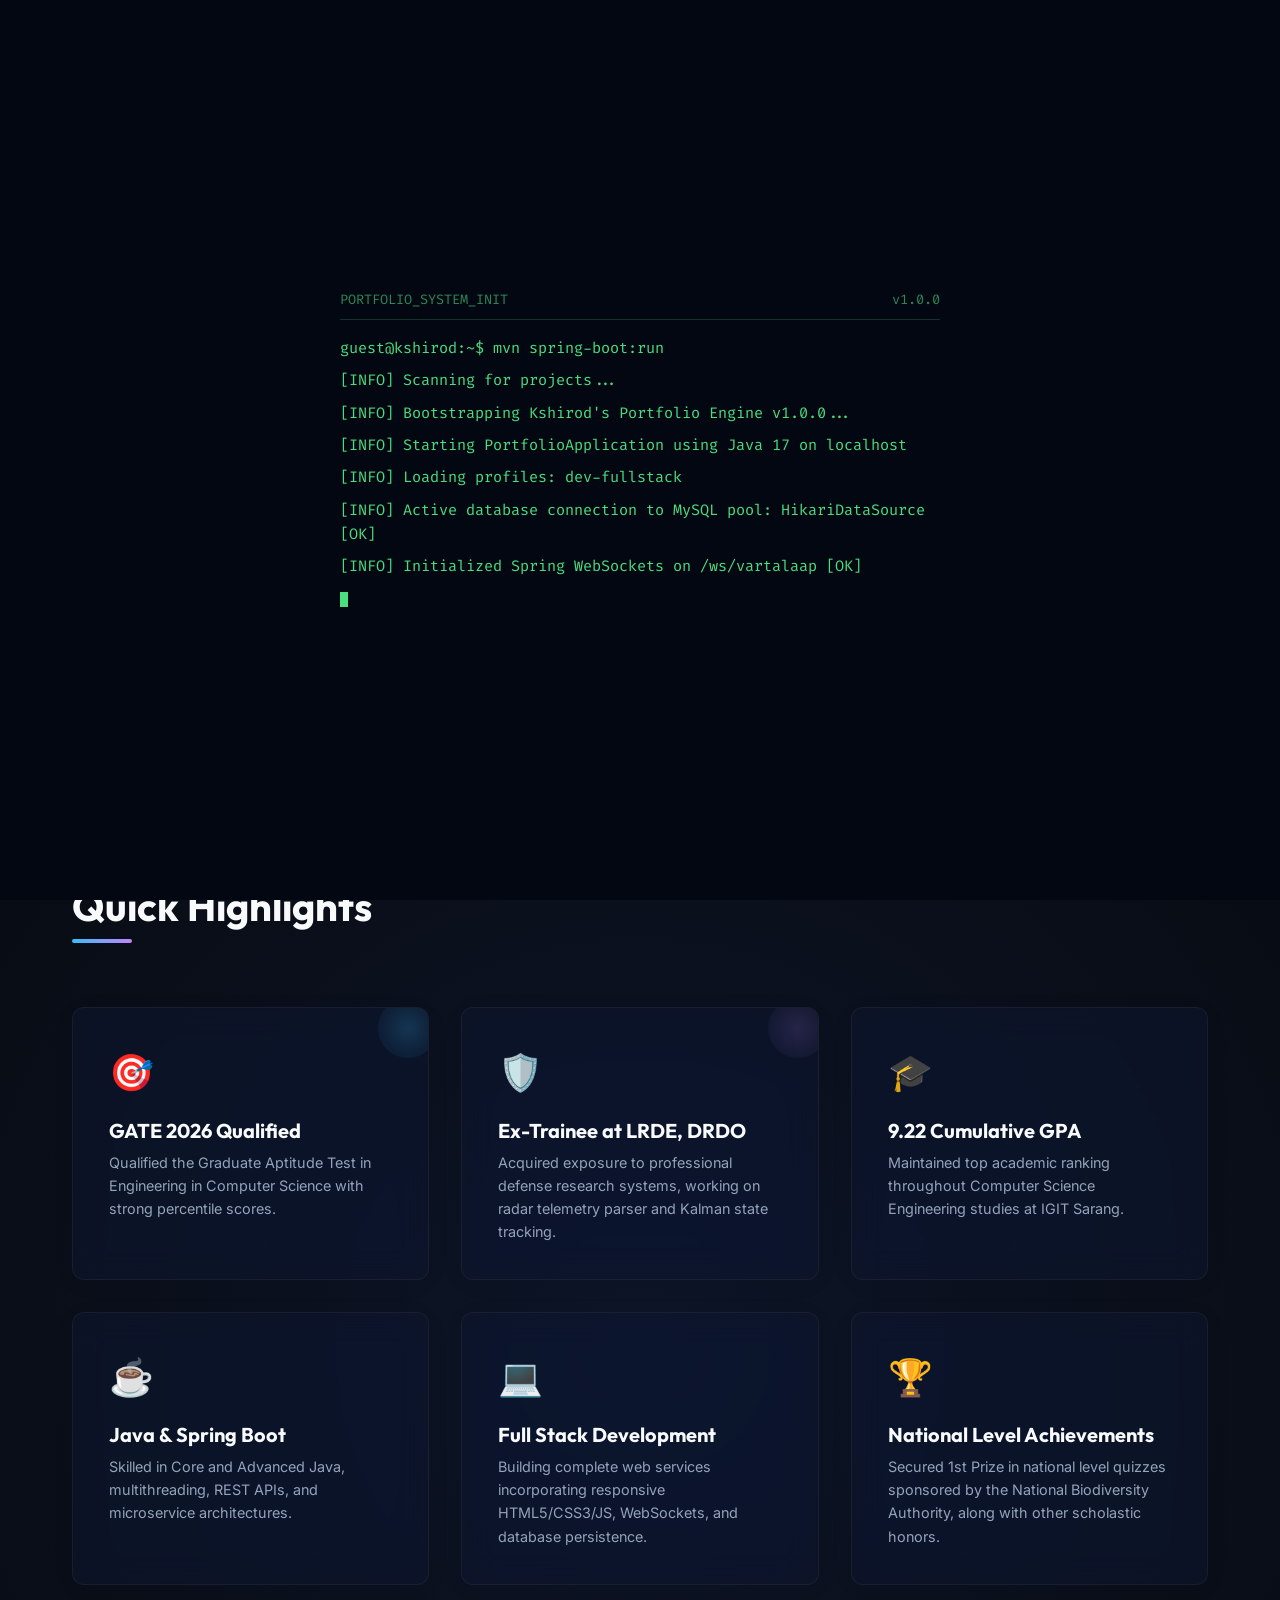
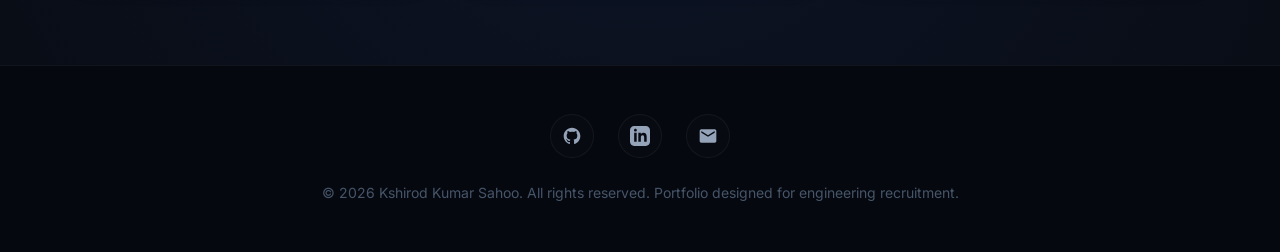
==== commit afa27a58: "image" ====
--- a/index.html
+++ b/index.html
@@ -119,7 +119,12 @@
                     </div>
 
                     <!-- Side graphic area -->
-                    <div style="display: flex; justify-content: center; position: relative;">
+                    <div style="display: flex; flex-direction: column; align-items: center; justify-content: center; position: relative; gap: 1.5rem;">
+                        <!-- Profile Photo Card -->
+                        <div style="width: 100%; max-width: 380px; display: flex; justify-content: center;">
+                            <img src="assets/images/kshirod_photo.jpg" alt="Kshirod Kumar Sahoo" style="width: 160px; height: 160px; border-radius: 50%; object-fit: cover; border: 3px solid var(--primary-color); box-shadow: 0 0 20px var(--primary-glow); transition: transform var(--transition-normal);" onmouseover="this.style.transform='scale(1.05)'" onmouseout="this.style.transform='scale(1.0)'">
+                        </div>
+                        
                         <!-- Glassmorphic Tech Box -->
                         <div class="glass-card glow-pulse" style="width: 100%; max-width: 380px; padding: 2rem; font-family: 'Fira Code', monospace; font-size: 0.85rem; border-color: rgba(56,189,248,0.15);">
                             <div style="display: flex; gap: 0.5rem; margin-bottom: 1.5rem;">
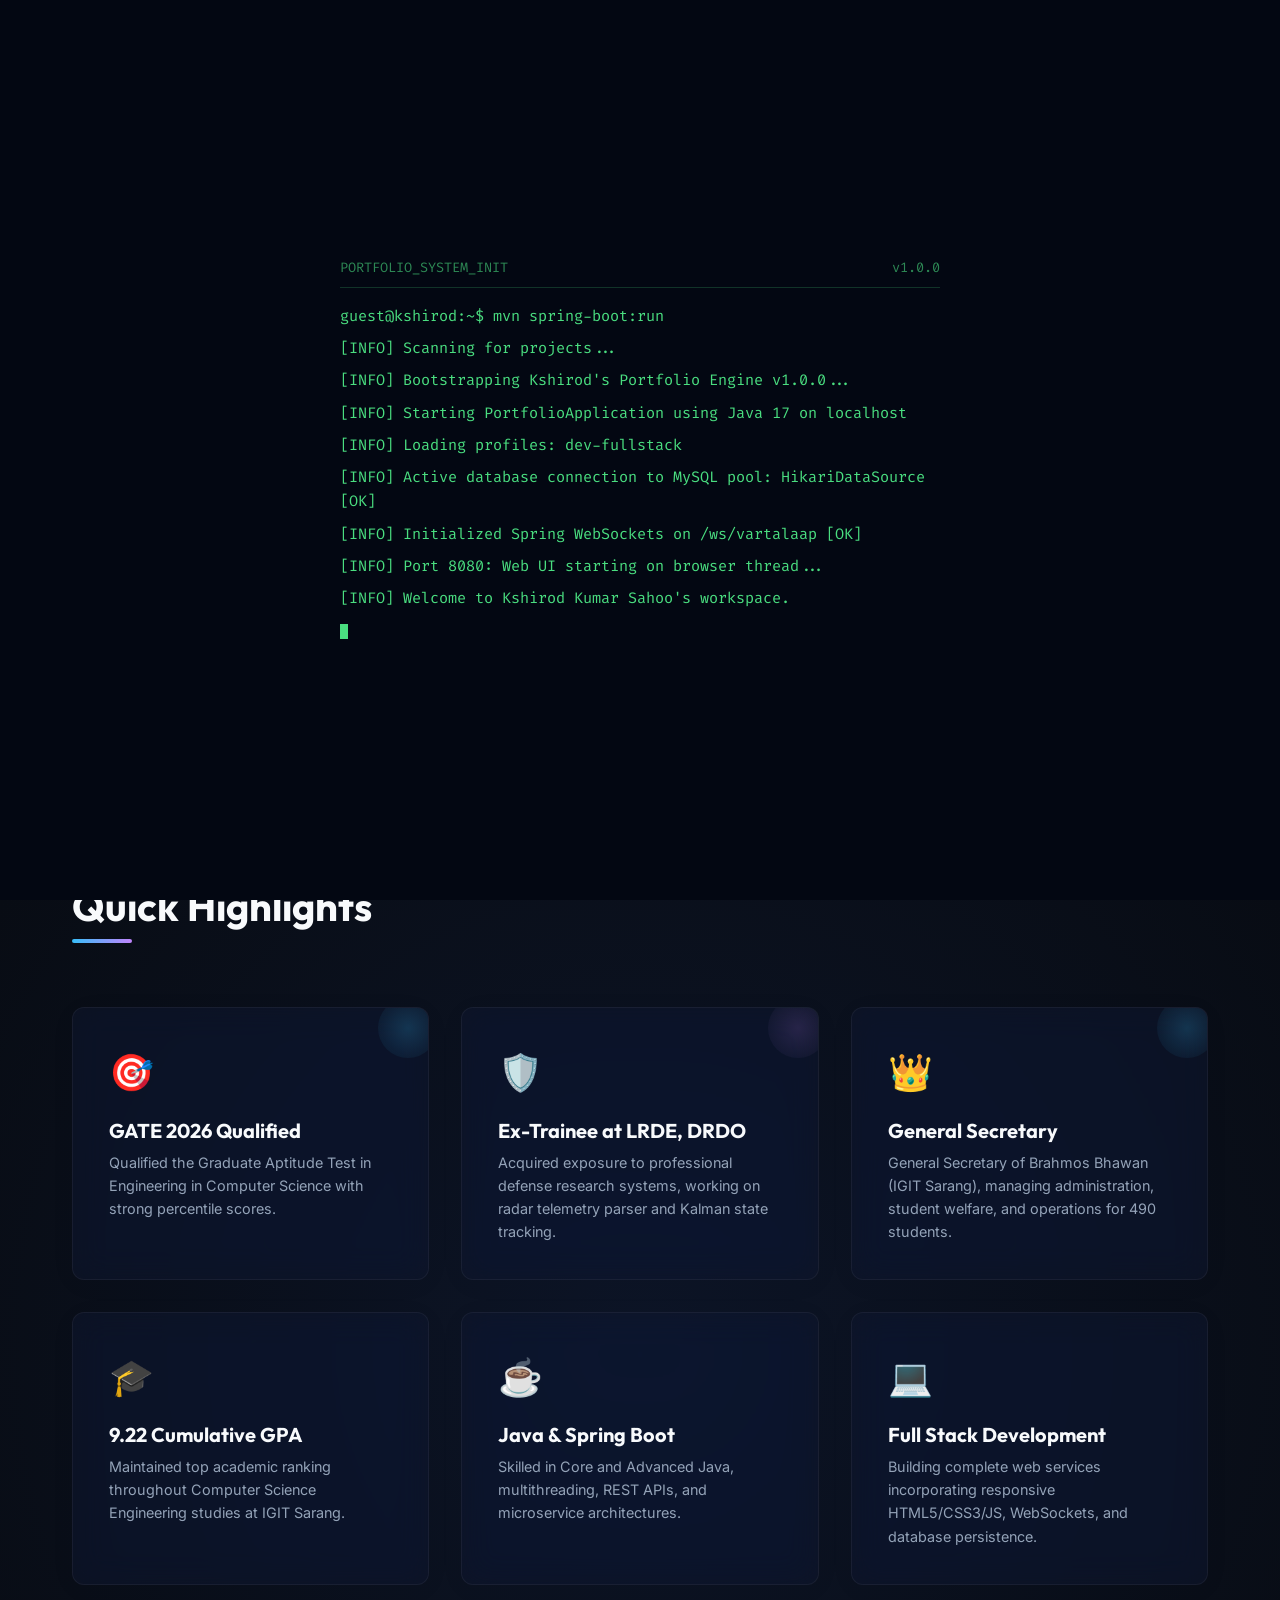
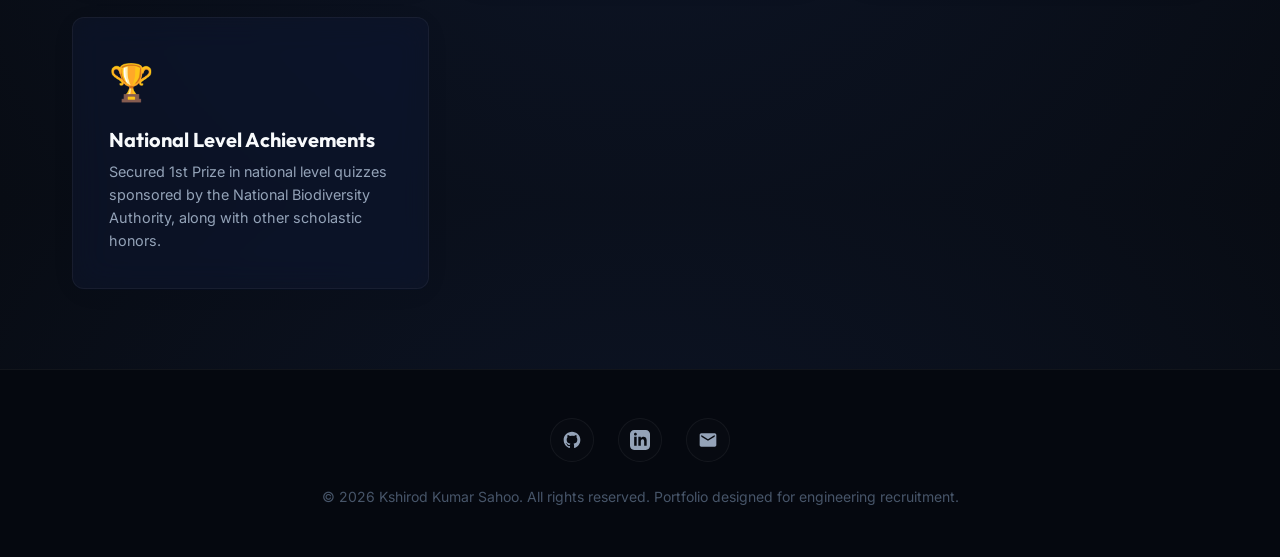
==== commit ce091109: "experience&project" ====
--- a/index.html
+++ b/index.html
@@ -166,6 +166,13 @@
                     <h3 style="font-size: 1.25rem; margin-bottom: 0.5rem;">Ex-Trainee at LRDE, DRDO</h3>
                     <p style="color: var(--text-secondary); font-size: 0.9rem;">Acquired exposure to professional defense research systems, working on radar telemetry parser and Kalman state tracking.</p>
                 </div>
+                <!-- General Secretary Leadership Card -->
+                <div class="glass-card" style="position: relative; overflow: hidden;">
+                    <div style="position: absolute; top: -10px; right: -10px; width: 60px; height: 60px; background: radial-gradient(var(--primary-glow), transparent); border-radius: 50%;"></div>
+                    <div style="font-size: 2.25rem; margin-bottom: 1rem;">👑</div>
+                    <h3 style="font-size: 1.25rem; margin-bottom: 0.5rem;">General Secretary</h3>
+                    <p style="color: var(--text-secondary); font-size: 0.9rem;">General Secretary of Brahmos Bhawan (IGIT Sarang), managing administration, student welfare, and operations for 490 students.</p>
+                </div>
                 <!-- CGPA Card -->
                 <div class="glass-card" style="position: relative; overflow: hidden;">
                     <div style="font-size: 2.25rem; margin-bottom: 1rem;">🎓</div>
